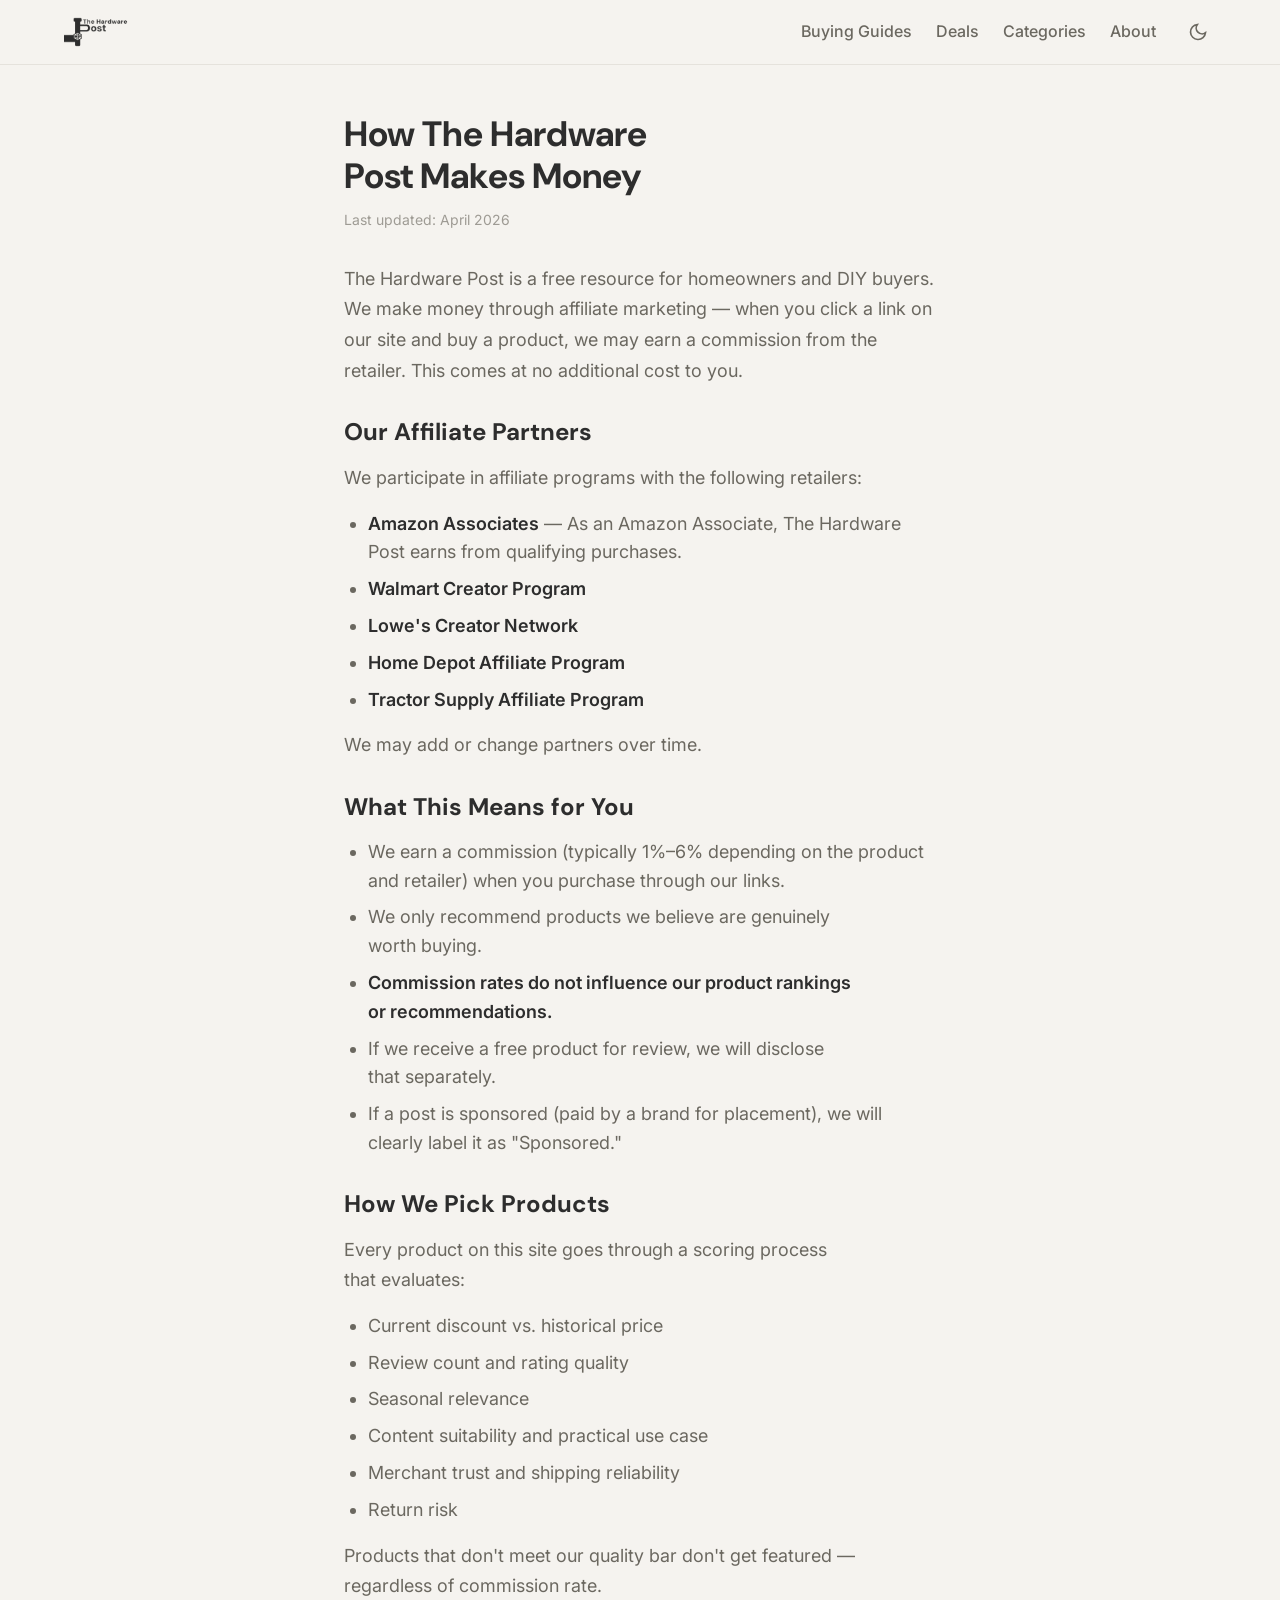
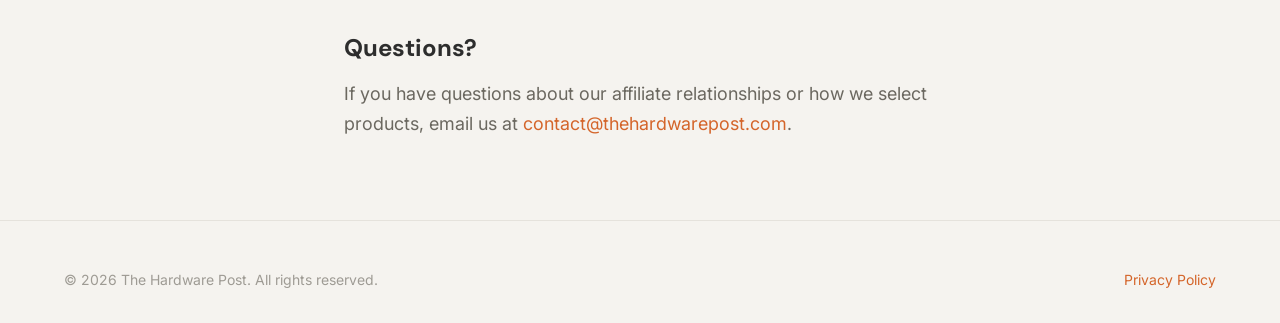
==== affiliate-disclosure.html @ 7f4d29a2 "Initial site: 5 articles, homepage, privacy policy, affiliate disclosure, logo, images" ====
<!DOCTYPE html>
<html lang="en">
<head>
  <meta charset="UTF-8">
  <meta name="viewport" content="width=device-width, initial-scale=1.0">
  <title>Affiliate Disclosure — The Hardware Post</title>
  <meta name="description" content="How The Hardware Post makes money through affiliate partnerships, and what that means for you.">
  <link rel="stylesheet" href="style.css">
</head>
<body>
  <header class="header" id="header">
    <div class="header__inner">
      <a href="/" class="header__logo">
        <img src="images/logo-header.png" alt="The Hardware Post" class="header__logo-img">
      </a>
      <nav class="header__nav" id="nav">
        <a href="/#guides">Buying Guides</a>
        <a href="/#deals">Deals</a>
        <a href="/#categories">Categories</a>
        <a href="/#about">About</a>
        <button class="theme-toggle" data-theme-toggle aria-label="Switch to dark mode">
          <svg width="20" height="20" viewBox="0 0 24 24" fill="none" stroke="currentColor" stroke-width="2"><path d="M21 12.79A9 9 0 1 1 11.21 3 7 7 0 0 0 21 12.79z"/></svg>
        </button>
      </nav>
      <button class="mobile-menu-btn" id="mobileMenuBtn" aria-label="Toggle menu">
        <svg width="24" height="24" viewBox="0 0 24 24" fill="none" stroke="currentColor" stroke-width="2" stroke-linecap="round"><path d="M3 12h18M3 6h18M3 18h18"/></svg>
      </button>
    </div>
  </header>

  <main>
    <section class="article-header">
      <div class="container container--narrow">
        <h1 class="article-header__title">How The Hardware Post Makes Money</h1>
        <p class="article-header__meta">Last updated: April 2026</p>
      </div>
    </section>

    <section class="article-body">
      <div class="container container--narrow">
        <p>The Hardware Post is a free resource for homeowners and DIY buyers. We make money through affiliate marketing — when you click a link on our site and buy a product, we may earn a commission from the retailer. This comes at no additional cost to you.</p>

        <h2>Our Affiliate Partners</h2>
        <p>We participate in affiliate programs with the following retailers:</p>
        <ul>
          <li><strong>Amazon Associates</strong> — As an Amazon Associate, The Hardware Post earns from qualifying purchases.</li>
          <li><strong>Walmart Creator Program</strong></li>
          <li><strong>Lowe's Creator Network</strong></li>
          <li><strong>Home Depot Affiliate Program</strong></li>
          <li><strong>Tractor Supply Affiliate Program</strong></li>
        </ul>
        <p>We may add or change partners over time.</p>

        <h2>What This Means for You</h2>
        <ul>
          <li>We earn a commission (typically 1%–6% depending on the product and retailer) when you purchase through our links.</li>
          <li>We only recommend products we believe are genuinely worth buying.</li>
          <li><strong>Commission rates do not influence our product rankings or recommendations.</strong></li>
          <li>If we receive a free product for review, we will disclose that separately.</li>
          <li>If a post is sponsored (paid by a brand for placement), we will clearly label it as "Sponsored."</li>
        </ul>

        <h2>How We Pick Products</h2>
        <p>Every product on this site goes through a scoring process that evaluates:</p>
        <ul>
          <li>Current discount vs. historical price</li>
          <li>Review count and rating quality</li>
          <li>Seasonal relevance</li>
          <li>Content suitability and practical use case</li>
          <li>Merchant trust and shipping reliability</li>
          <li>Return risk</li>
        </ul>
        <p>Products that don't meet our quality bar don't get featured — regardless of commission rate.</p>

        <h2>Questions?</h2>
        <p>If you have questions about our affiliate relationships or how we select products, email us at <a href="mailto:contact@thehardwarepost.com">contact@thehardwarepost.com</a>.</p>
      </div>
    </section>
  </main>

  <footer class="footer">
    <div class="container">
      <div class="footer__bottom" style="border-top: none; padding-top: 0;">
        <p>&copy; 2026 The Hardware Post. All rights reserved.</p>
        <p><a href="privacy-policy.html">Privacy Policy</a></p>
      </div>
    </div>
  </footer>

  <script>
    (function() {
      const t = document.querySelector('[data-theme-toggle]'), r = document.documentElement;
      let d = matchMedia('(prefers-color-scheme:dark)').matches ? 'dark' : 'light';
      r.setAttribute('data-theme', d);
      t && t.addEventListener('click', () => { d = d === 'dark' ? 'light' : 'dark'; r.setAttribute('data-theme', d); t.setAttribute('aria-label', 'Switch to ' + (d === 'dark' ? 'light' : 'dark') + ' mode'); t.innerHTML = d === 'dark' ? '<svg width="20" height="20" viewBox="0 0 24 24" fill="none" stroke="currentColor" stroke-width="2"><circle cx="12" cy="12" r="5"/><path d="M12 1v2M12 21v2M4.22 4.22l1.42 1.42M18.36 18.36l1.42 1.42M1 12h2M21 12h2M4.22 19.78l1.42-1.42M18.36 5.64l1.42-1.42"/></svg>' : '<svg width="20" height="20" viewBox="0 0 24 24" fill="none" stroke="currentColor" stroke-width="2"><path d="M21 12.79A9 9 0 1 1 11.21 3 7 7 0 0 0 21 12.79z"/></svg>'; });
    })();
    document.getElementById('mobileMenuBtn').addEventListener('click', () => { document.getElementById('nav').classList.toggle('active'); });
  </script>
</body>
</html>
---- style.css ----
/* ═══════════════════════════════════════
   THE HARDWARE POST — Design System
   ═══════════════════════════════════════ */

/* Fonts: DM Sans (headings) + Inter (body) */
@import url('https://fonts.googleapis.com/css2?family=DM+Sans:wght@500;600;700&family=Inter:wght@400;500;600&display=swap');

/* ── Tokens ── */
:root {
  --font-display: 'DM Sans', 'Helvetica Neue', sans-serif;
  --font-body: 'Inter', system-ui, sans-serif;

  /* Type Scale (fluid) */
  --text-xs: clamp(0.75rem, 0.7rem + 0.25vw, 0.875rem);
  --text-sm: clamp(0.875rem, 0.8rem + 0.35vw, 1rem);
  --text-base: clamp(1rem, 0.95rem + 0.25vw, 1.125rem);
  --text-lg: clamp(1.125rem, 1rem + 0.75vw, 1.5rem);
  --text-xl: clamp(1.5rem, 1.2rem + 1.25vw, 2.25rem);
  --text-2xl: clamp(2rem, 1.2rem + 2.5vw, 3.5rem);

  /* 4px Spacing */
  --space-1: 0.25rem;
  --space-2: 0.5rem;
  --space-3: 0.75rem;
  --space-4: 1rem;
  --space-5: 1.25rem;
  --space-6: 1.5rem;
  --space-8: 2rem;
  --space-10: 2.5rem;
  --space-12: 3rem;
  --space-16: 4rem;
  --space-20: 5rem;
  --space-24: 6rem;

  /* Content Widths */
  --content-narrow: 640px;
  --content-default: 960px;
  --content-wide: 1200px;

  /* Radius */
  --radius-sm: 0.375rem;
  --radius-md: 0.5rem;
  --radius-lg: 0.75rem;

  /* Transition */
  --transition-interactive: 180ms cubic-bezier(0.16, 1, 0.3, 1);
}

/* ── Light Mode (default) ── */
:root, [data-theme="light"] {
  --color-bg: #F5F3EF;
  --color-surface: #FFFFFF;
  --color-surface-alt: #FAF9F6;
  --color-border: #D6D3CD;
  --color-divider: #E5E2DC;

  --color-text: #2D2D2D;
  --color-text-secondary: #6B6860;
  --color-text-muted: #9E9B94;

  --color-accent: #D4652A;
  --color-accent-hover: #B85322;
  --color-accent-light: #FFF0E8;

  --color-success: #3D7A3E;
  --color-success-light: #EBF5EB;
  --color-warning: #C4432B;
  --color-warning-light: #FDECEC;

  --shadow-sm: 0 1px 3px rgba(45,45,45,0.06);
  --shadow-md: 0 4px 12px rgba(45,45,45,0.08);
  --shadow-lg: 0 12px 32px rgba(45,45,45,0.12);
}

/* ── Dark Mode ── */
[data-theme="dark"] {
  --color-bg: #1A1918;
  --color-surface: #242320;
  --color-surface-alt: #2A2926;
  --color-border: #3D3B38;
  --color-divider: #333230;

  --color-text: #E0DFDC;
  --color-text-secondary: #A09E99;
  --color-text-muted: #6B6964;

  --color-accent: #E88A55;
  --color-accent-hover: #F0A070;
  --color-accent-light: #3A2E24;

  --color-success: #6DAA45;
  --color-success-light: #2A3326;
  --color-warning: #DD6956;
  --color-warning-light: #3A2828;

  --shadow-sm: 0 1px 3px rgba(0,0,0,0.3);
  --shadow-md: 0 4px 12px rgba(0,0,0,0.4);
  --shadow-lg: 0 12px 32px rgba(0,0,0,0.5);
}

@media (prefers-color-scheme: dark) {
  :root:not([data-theme]) {
    --color-bg: #1A1918;
    --color-surface: #242320;
    --color-surface-alt: #2A2926;
    --color-border: #3D3B38;
    --color-divider: #333230;
    --color-text: #E0DFDC;
    --color-text-secondary: #A09E99;
    --color-text-muted: #6B6964;
    --color-accent: #E88A55;
    --color-accent-hover: #F0A070;
    --color-accent-light: #3A2E24;
    --color-success: #6DAA45;
    --color-success-light: #2A3326;
    --color-warning: #DD6956;
    --color-warning-light: #3A2828;
    --shadow-sm: 0 1px 3px rgba(0,0,0,0.3);
    --shadow-md: 0 4px 12px rgba(0,0,0,0.4);
    --shadow-lg: 0 12px 32px rgba(0,0,0,0.5);
  }
}

/* ── Base Reset ── */
*, *::before, *::after { box-sizing: border-box; margin: 0; padding: 0; }
html {
  -webkit-font-smoothing: antialiased;
  -moz-osx-font-smoothing: grayscale;
  text-rendering: optimizeLegibility;
  scroll-behavior: smooth;
  scroll-padding-top: var(--space-16);
}
body {
  min-height: 100dvh;
  line-height: 1.6;
  font-family: var(--font-body);
  font-size: var(--text-base);
  color: var(--color-text);
  background-color: var(--color-bg);
}
img, picture, video, svg { display: block; max-width: 100%; height: auto; }
input, button, textarea, select { font: inherit; color: inherit; }
h1, h2, h3, h4 { text-wrap: balance; line-height: 1.2; font-family: var(--font-display); }
p, li, figcaption { text-wrap: pretty; max-width: 72ch; }
a { color: var(--color-accent); text-decoration: none; transition: color var(--transition-interactive); }
a:hover { color: var(--color-accent-hover); }
button { cursor: pointer; background: none; border: none; }

a, button, [role="button"], input, textarea, select {
  transition: color var(--transition-interactive), background var(--transition-interactive),
    border-color var(--transition-interactive), box-shadow var(--transition-interactive);
}

:focus-visible { outline: 2px solid var(--color-accent); outline-offset: 3px; border-radius: var(--radius-sm); }
::selection { background: rgba(212,101,42,0.2); color: var(--color-text); }

@media (prefers-reduced-motion: reduce) {
  *, *::before, *::after {
    animation-duration: 0.01ms !important;
    transition-duration: 0.01ms !important;
    scroll-behavior: auto !important;
  }
}

.sr-only { position: absolute; width: 1px; height: 1px; padding: 0; margin: -1px; overflow: hidden; clip: rect(0,0,0,0); white-space: nowrap; border-width: 0; }

/* ── Layout ── */
.container { width: 100%; max-width: var(--content-wide); margin: 0 auto; padding-inline: var(--space-6); }
.container--narrow { max-width: var(--content-narrow); }
.container--default { max-width: var(--content-default); }

/* ── Header ── */
.header {
  position: sticky; top: 0; z-index: 50;
  background: var(--color-bg);
  border-bottom: 1px solid var(--color-divider);
  transition: box-shadow 0.3s ease;
}
.header--scrolled { box-shadow: var(--shadow-sm); }
.header__inner {
  display: flex; align-items: center; justify-content: space-between;
  height: 64px;
  max-width: var(--content-wide); margin: 0 auto;
  padding-inline: var(--space-6);
}
.header__logo {
  text-decoration: none;
  display: flex; align-items: center;
}
.header__logo-img {
  height: 40px;
  width: auto;
}
[data-theme="dark"] .header__logo-img {
  filter: invert(1) brightness(0.85);
}

.header__nav { display: flex; align-items: center; gap: var(--space-6); }
.header__nav a {
  font-size: var(--text-sm); font-weight: 500;
  color: var(--color-text-secondary); text-decoration: none;
}
.header__nav a:hover { color: var(--color-text); }

.theme-toggle {
  display: flex; align-items: center; justify-content: center;
  width: 36px; height: 36px; border-radius: var(--radius-md);
  color: var(--color-text-secondary);
}
.theme-toggle:hover { background: var(--color-surface-alt); color: var(--color-text); }

/* Mobile nav */
.mobile-menu-btn { display: none; width: 36px; height: 36px; align-items: center; justify-content: center; color: var(--color-text); }
@media (max-width: 768px) {
  .header__nav { display: none; }
  .header__nav.active {
    display: flex; flex-direction: column;
    position: absolute; top: 64px; left: 0; right: 0;
    background: var(--color-bg); border-bottom: 1px solid var(--color-divider);
    padding: var(--space-6); gap: var(--space-4);
  }
  .mobile-menu-btn { display: flex; }
}

/* ── Hero ── */
.hero {
  position: relative;
  padding: clamp(var(--space-20), 14vw, 10rem) 0;
  text-align: center;
  background-size: cover;
  background-position: center 40%;
  background-repeat: no-repeat;
  overflow: hidden;
}
.hero__overlay {
  position: absolute; inset: 0;
  background: linear-gradient(
    to bottom,
    rgba(45,45,45,0.55) 0%,
    rgba(45,45,45,0.65) 50%,
    rgba(45,45,45,0.75) 100%
  );
}
[data-theme="dark"] .hero__overlay {
  background: linear-gradient(
    to bottom,
    rgba(26,25,24,0.6) 0%,
    rgba(26,25,24,0.72) 50%,
    rgba(26,25,24,0.82) 100%
  );
}
.hero__content { position: relative; z-index: 1; }
.hero__title {
  font-size: var(--text-2xl); font-weight: 700;
  letter-spacing: -0.03em;
  margin-bottom: var(--space-4);
  color: #fff;
  text-shadow: 0 2px 12px rgba(0,0,0,0.2);
}
.hero__subtitle {
  font-size: var(--text-base);
  color: rgba(255,255,255,0.88);
  max-width: 560px; margin: 0 auto var(--space-8);
  line-height: 1.7;
}
.hero__cta {
  display: inline-flex; align-items: center; gap: var(--space-2);
  background: var(--color-accent); color: #fff;
  padding: var(--space-3) var(--space-6);
  border-radius: var(--radius-md);
  font-weight: 600; font-size: var(--text-sm);
  text-decoration: none;
  box-shadow: 0 4px 16px rgba(0,0,0,0.2);
}
.hero__cta:hover { background: var(--color-accent-hover); color: #fff; }

/* ── Section ── */
.section { padding: clamp(var(--space-12), 6vw, var(--space-20)) 0; }
.section__title {
  font-size: var(--text-xl); font-weight: 700;
  letter-spacing: -0.02em;
  margin-bottom: var(--space-8);
}
.section__subtitle {
  font-size: var(--text-sm); font-weight: 600;
  color: var(--color-accent); text-transform: uppercase;
  letter-spacing: 0.08em;
  margin-bottom: var(--space-2);
}

/* ── Breather Image ── */
.breather {
  position: relative;
  height: clamp(200px, 28vw, 400px);
  overflow: hidden;
}
.breather__img {
  width: 100%; height: 100%;
  object-fit: cover;
  object-position: center 60%;
}

/* ── Article Cards ── */
.article-grid {
  display: grid;
  grid-template-columns: repeat(auto-fill, minmax(300px, 1fr));
  gap: var(--space-6);
}
.article-card {
  background: var(--color-surface);
  border: 1px solid var(--color-border);
  border-radius: var(--radius-lg);
  overflow: hidden;
  transition: box-shadow var(--transition-interactive), transform var(--transition-interactive);
  text-decoration: none; color: inherit; display: block;
}
.article-card:hover { box-shadow: var(--shadow-md); transform: translateY(-2px); color: inherit; }
.article-card:hover .article-card__img { transform: scale(1.04); }
.article-card__img-wrap {
  height: 200px; overflow: hidden;
}
.article-card__img {
  width: 100%; height: 100%;
  object-fit: cover;
  transition: transform 0.4s ease;
}
.article-card__body {
  padding: var(--space-5) var(--space-6) var(--space-6);
}
.article-card__tag {
  display: inline-block;
  font-size: var(--text-xs); font-weight: 600;
  color: var(--color-accent); text-transform: uppercase;
  letter-spacing: 0.06em;
  margin-bottom: var(--space-3);
}
.article-card__title {
  font-size: var(--text-lg); font-weight: 700;
  margin-bottom: var(--space-2);
  line-height: 1.3;
}
.article-card__excerpt {
  font-size: var(--text-sm);
  color: var(--color-text-secondary);
  line-height: 1.6;
}
.article-card__meta {
  margin-top: var(--space-4);
  font-size: var(--text-xs);
  color: var(--color-text-muted);
}

/* ── Value Props ── */
.value-grid {
  display: grid;
  grid-template-columns: repeat(auto-fill, minmax(240px, 1fr));
  gap: var(--space-6);
}
.value-card {
  padding: var(--space-6);
  background: var(--color-surface);
  border: 1px solid var(--color-border);
  border-radius: var(--radius-lg);
}
.value-card__icon {
  width: 40px; height: 40px;
  display: flex; align-items: center; justify-content: center;
  background: var(--color-accent-light);
  color: var(--color-accent);
  border-radius: var(--radius-md);
  margin-bottom: var(--space-4);
}
.value-card__title {
  font-family: var(--font-display);
  font-size: var(--text-base); font-weight: 700;
  margin-bottom: var(--space-2);
}
.value-card__text {
  font-size: var(--text-sm);
  color: var(--color-text-secondary);
  line-height: 1.6;
}

/* ── Newsletter Signup ── */
.newsletter {
  background: var(--color-surface);
  border: 1px solid var(--color-border);
  border-radius: var(--radius-lg);
  padding: var(--space-10);
  text-align: center;
}
.newsletter__title {
  font-size: var(--text-xl); font-weight: 700;
  margin-bottom: var(--space-2);
}
.newsletter__text {
  font-size: var(--text-sm);
  color: var(--color-text-secondary);
  max-width: 480px; margin: 0 auto var(--space-6);
}
.newsletter__form {
  display: flex; gap: var(--space-3);
  max-width: 440px; margin: 0 auto;
}
.newsletter__input {
  flex: 1;
  padding: var(--space-3) var(--space-4);
  background: var(--color-bg);
  border: 1px solid var(--color-border);
  border-radius: var(--radius-md);
  font-size: var(--text-sm);
}
.newsletter__input:focus { outline: 2px solid var(--color-accent); outline-offset: -1px; border-color: var(--color-accent); }
.newsletter__input::placeholder { color: var(--color-text-muted); }
.newsletter__btn {
  background: var(--color-accent); color: #fff;
  padding: var(--space-3) var(--space-6);
  border-radius: var(--radius-md);
  font-weight: 600; font-size: var(--text-sm);
  white-space: nowrap;
}
.newsletter__btn:hover { background: var(--color-accent-hover); }
@media (max-width: 480px) {
  .newsletter__form { flex-direction: column; }
}

/* Kit form overrides — keep form consistent with site design */
.formkit-form[data-uid="83792e4516"] {
  background: transparent !important;
  border: none !important;
  padding: 0 !important;
  font-family: var(--font-body) !important;
}
.formkit-form[data-uid="83792e4516"] .formkit-input {
  background: var(--color-bg) !important;
  border: 1px solid var(--color-border) !important;
  border-radius: var(--radius-md) !important;
  font-family: var(--font-body) !important;
  font-size: var(--text-sm) !important;
  color: var(--color-text) !important;
}
.formkit-form[data-uid="83792e4516"] .formkit-input:focus {
  outline: 2px solid var(--color-accent) !important;
  outline-offset: -1px !important;
  border-color: var(--color-accent) !important;
}
.formkit-form[data-uid="83792e4516"] .formkit-input::placeholder {
  color: var(--color-text-muted) !important;
}
.formkit-form[data-uid="83792e4516"] .formkit-submit {
  background: var(--color-accent) !important;
  border-radius: var(--radius-md) !important;
  font-family: var(--font-body) !important;
  font-weight: 600 !important;
  font-size: var(--text-sm) !important;
}
.formkit-form[data-uid="83792e4516"] .formkit-submit:hover {
  background: var(--color-accent-hover) !important;
}

/* ── Disclosure Banner ── */
.disclosure {
  background: var(--color-surface-alt);
  border: 1px solid var(--color-border);
  border-radius: var(--radius-md);
  padding: var(--space-3) var(--space-4);
  font-size: var(--text-xs);
  color: var(--color-text-secondary);
  line-height: 1.5;
  margin-bottom: var(--space-6);
}

/* ── Footer ── */
.footer {
  border-top: 1px solid var(--color-divider);
  padding: var(--space-12) 0 var(--space-8);
  color: var(--color-text-secondary);
  font-size: var(--text-sm);
}
.footer__grid {
  display: grid;
  grid-template-columns: 2fr 1fr 1fr 1fr;
  gap: var(--space-8);
  margin-bottom: var(--space-10);
}
.footer__brand { max-width: 280px; }
.footer__brand-name {
  font-family: var(--font-display); font-weight: 700;
  font-size: var(--text-base); color: var(--color-text);
  margin-bottom: var(--space-2);
}
.footer__brand-desc { font-size: var(--text-xs); line-height: 1.6; }
.footer__col-title {
  font-family: var(--font-display); font-weight: 600;
  font-size: var(--text-xs); text-transform: uppercase;
  letter-spacing: 0.08em; color: var(--color-text);
  margin-bottom: var(--space-4);
}
.footer__links { list-style: none; display: flex; flex-direction: column; gap: var(--space-2); }
.footer__links a { color: var(--color-text-secondary); font-size: var(--text-xs); }
.footer__links a:hover { color: var(--color-text); }
.footer__bottom {
  border-top: 1px solid var(--color-divider);
  padding-top: var(--space-6);
  font-size: var(--text-xs);
  color: var(--color-text-muted);
  display: flex; justify-content: space-between; align-items: center;
}
@media (max-width: 768px) {
  .footer__grid { grid-template-columns: 1fr 1fr; }
  .footer__brand { grid-column: 1 / -1; }
  .footer__bottom { flex-direction: column; gap: var(--space-2); text-align: center; }
}
@media (max-width: 480px) {
  .footer__grid { grid-template-columns: 1fr; }
}

/* ── Badge Components ── */
.badge {
  display: inline-flex; align-items: center; gap: var(--space-1);
  padding: var(--space-1) var(--space-2);
  border-radius: var(--radius-sm);
  font-size: var(--text-xs); font-weight: 600;
}
.badge--worth-it { background: var(--color-success-light); color: var(--color-success); }
.badge--skip-it { background: var(--color-warning-light); color: var(--color-warning); }
.badge--deal { background: var(--color-accent-light); color: var(--color-accent); }

/* ── Article Page ── */
.article-header { padding: var(--space-12) 0 var(--space-8); }
.article-header__tag { font-size: var(--text-xs); font-weight: 600; color: var(--color-accent); text-transform: uppercase; letter-spacing: 0.06em; margin-bottom: var(--space-3); }
.article-header__title { font-size: var(--text-xl); font-weight: 700; margin-bottom: var(--space-3); }
.article-header__meta { font-size: var(--text-xs); color: var(--color-text-muted); }

.article-body { padding-bottom: var(--space-16); }
.article-body h2 { font-size: var(--text-lg); font-weight: 700; margin: var(--space-8) 0 var(--space-4); }
.article-body h3 { font-size: var(--text-base); font-weight: 700; margin: var(--space-6) 0 var(--space-3); }
.article-body p { margin-bottom: var(--space-4); color: var(--color-text-secondary); line-height: 1.7; }
.article-body ul, .article-body ol { margin-bottom: var(--space-4); padding-left: var(--space-6); }
.article-body li { margin-bottom: var(--space-2); color: var(--color-text-secondary); line-height: 1.6; }
.article-body strong { color: var(--color-text); font-weight: 600; }

/* Product card within articles */
.product-pick {
  background: var(--color-surface);
  border: 1px solid var(--color-border);
  border-radius: var(--radius-lg);
  padding: var(--space-6);
  margin: var(--space-6) 0;
}
.product-pick__header { display: flex; justify-content: space-between; align-items: flex-start; margin-bottom: var(--space-3); }
.product-pick__name { font-family: var(--font-display); font-weight: 700; font-size: var(--text-base); }
.product-pick__price { font-weight: 600; color: var(--color-accent); }
.product-pick__specs { font-size: var(--text-xs); color: var(--color-text-muted); margin-bottom: var(--space-3); }
.product-pick__take { font-size: var(--text-sm); color: var(--color-text-secondary); line-height: 1.6; margin-bottom: var(--space-4); }
.product-pick__link {
  display: inline-flex; align-items: center; gap: var(--space-1);
  font-size: var(--text-sm); font-weight: 600;
  color: var(--color-accent);
}
.product-pick__link:hover { color: var(--color-accent-hover); }

/* Article body extras */
.article-body hr {
  border: none;
  border-top: 1px solid var(--color-divider);
  margin: var(--space-8) 0;
}
.article-body table {
  width: 100%; border-collapse: collapse;
  margin-bottom: var(--space-6); font-size: var(--text-sm);
}
.article-body th, .article-body td {
  padding: var(--space-3) var(--space-4);
  border-bottom: 1px solid var(--color-divider);
  text-align: left;
}
.article-body th {
  font-weight: 600; color: var(--color-text);
  background: var(--color-surface-alt);
}
.article-body td { color: var(--color-text-secondary); }
.article-body blockquote {
  border-left: 3px solid var(--color-accent);
  padding-left: var(--space-4);
  margin: var(--space-4) 0;
  color: var(--color-text-secondary);
  font-style: italic;
}
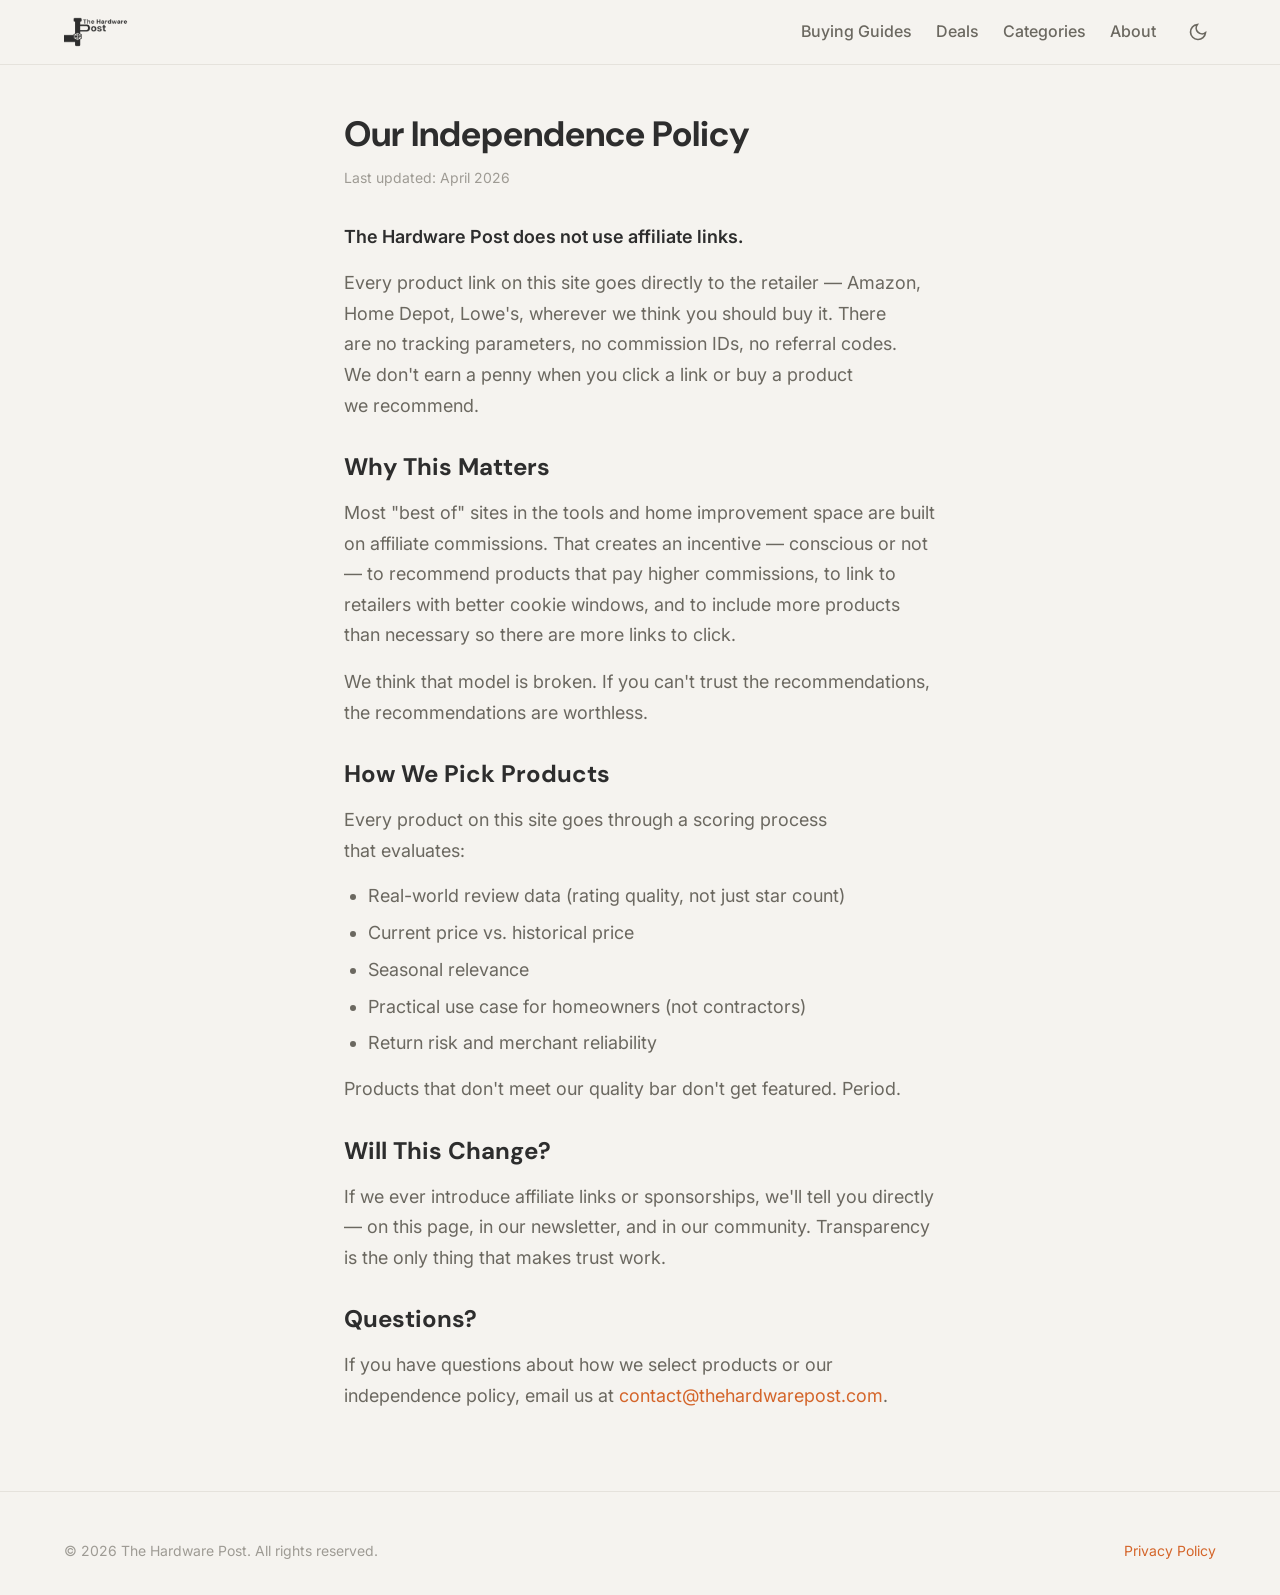
==== commit 385a240c: "Week 2: trust-first pivot, 5 new articles, remove affiliate language - Add 'no affiliate links' stat" ====
--- a/affiliate-disclosure.html
+++ b/affiliate-disclosure.html
@@ -31,49 +31,36 @@
   <main>
     <section class="article-header">
       <div class="container container--narrow">
-        <h1 class="article-header__title">How The Hardware Post Makes Money</h1>
+        <h1 class="article-header__title">Our Independence Policy</h1>
         <p class="article-header__meta">Last updated: April 2026</p>
       </div>
     </section>
 
     <section class="article-body">
       <div class="container container--narrow">
-        <p>The Hardware Post is a free resource for homeowners and DIY buyers. We make money through affiliate marketing — when you click a link on our site and buy a product, we may earn a commission from the retailer. This comes at no additional cost to you.</p>
+        <p><strong>The Hardware Post does not use affiliate links.</strong></p>
+        <p>Every product link on this site goes directly to the retailer — Amazon, Home Depot, Lowe's, wherever we think you should buy it. There are no tracking parameters, no commission IDs, no referral codes. We don't earn a penny when you click a link or buy a product we recommend.</p>
 
-        <h2>Our Affiliate Partners</h2>
-        <p>We participate in affiliate programs with the following retailers:</p>
-        <ul>
-          <li><strong>Amazon Associates</strong> — As an Amazon Associate, The Hardware Post earns from qualifying purchases.</li>
-          <li><strong>Walmart Creator Program</strong></li>
-          <li><strong>Lowe's Creator Network</strong></li>
-          <li><strong>Home Depot Affiliate Program</strong></li>
-          <li><strong>Tractor Supply Affiliate Program</strong></li>
-        </ul>
-        <p>We may add or change partners over time.</p>
-
-        <h2>What This Means for You</h2>
-        <ul>
-          <li>We earn a commission (typically 1%–6% depending on the product and retailer) when you purchase through our links.</li>
-          <li>We only recommend products we believe are genuinely worth buying.</li>
-          <li><strong>Commission rates do not influence our product rankings or recommendations.</strong></li>
-          <li>If we receive a free product for review, we will disclose that separately.</li>
-          <li>If a post is sponsored (paid by a brand for placement), we will clearly label it as "Sponsored."</li>
-        </ul>
+        <h2>Why This Matters</h2>
+        <p>Most "best of" sites in the tools and home improvement space are built on affiliate commissions. That creates an incentive — conscious or not — to recommend products that pay higher commissions, to link to retailers with better cookie windows, and to include more products than necessary so there are more links to click.</p>
+        <p>We think that model is broken. If you can't trust the recommendations, the recommendations are worthless.</p>
 
         <h2>How We Pick Products</h2>
         <p>Every product on this site goes through a scoring process that evaluates:</p>
         <ul>
-          <li>Current discount vs. historical price</li>
-          <li>Review count and rating quality</li>
+          <li>Real-world review data (rating quality, not just star count)</li>
+          <li>Current price vs. historical price</li>
           <li>Seasonal relevance</li>
-          <li>Content suitability and practical use case</li>
-          <li>Merchant trust and shipping reliability</li>
-          <li>Return risk</li>
+          <li>Practical use case for homeowners (not contractors)</li>
+          <li>Return risk and merchant reliability</li>
         </ul>
-        <p>Products that don't meet our quality bar don't get featured — regardless of commission rate.</p>
+        <p>Products that don't meet our quality bar don't get featured. Period.</p>
+
+        <h2>Will This Change?</h2>
+        <p>If we ever introduce affiliate links or sponsorships, we'll tell you directly — on this page, in our newsletter, and in our community. Transparency is the only thing that makes trust work.</p>
 
         <h2>Questions?</h2>
-        <p>If you have questions about our affiliate relationships or how we select products, email us at <a href="mailto:contact@thehardwarepost.com">contact@thehardwarepost.com</a>.</p>
+        <p>If you have questions about how we select products or our independence policy, email us at <a href="mailto:contact@thehardwarepost.com">contact@thehardwarepost.com</a>.</p>
       </div>
     </section>
   </main>
